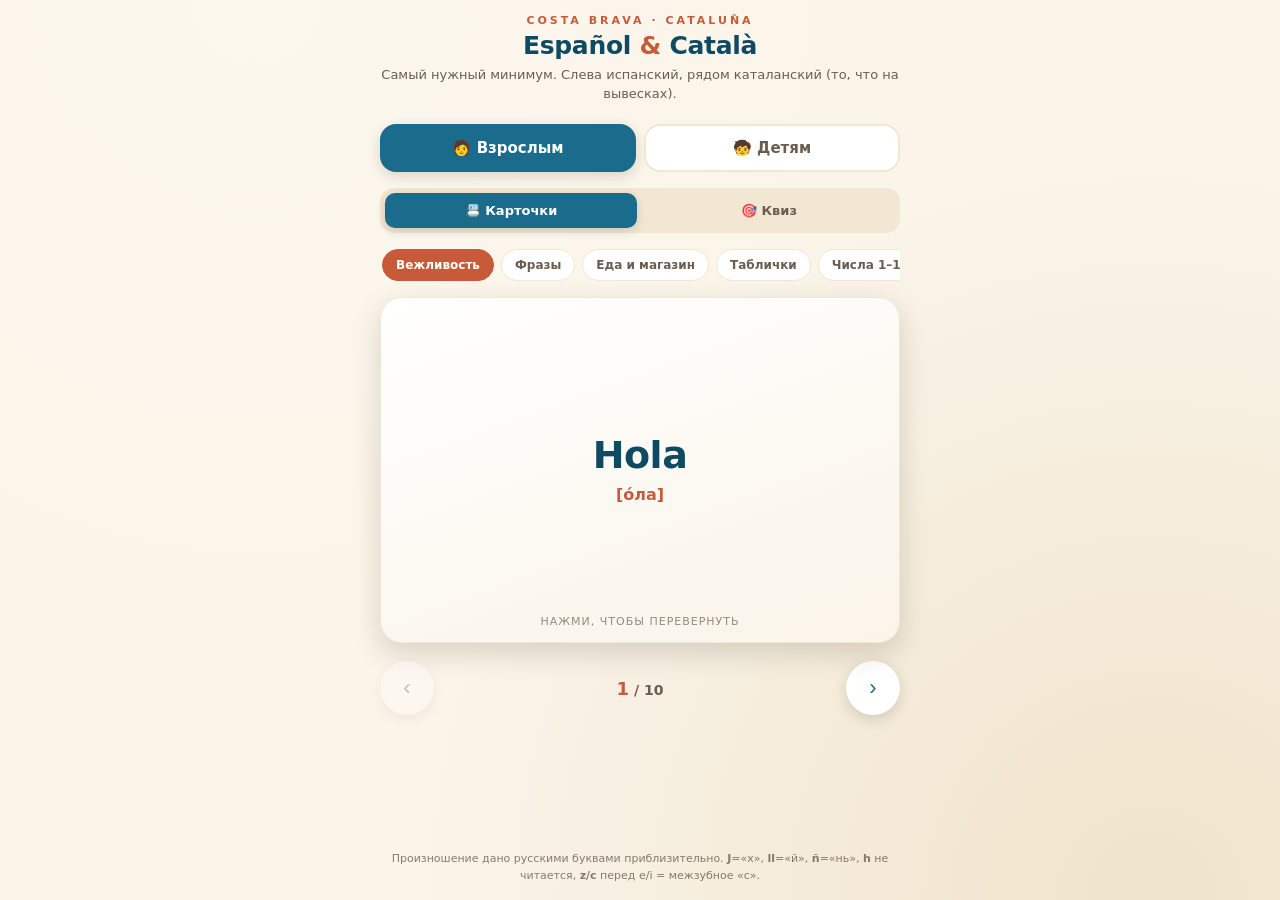
==== index.html @ c1447d7a "Шаг 1: вынос данных в words.json и разделение HTML/CSS/JS Один HTML-файл разложен на статическую стр" ====
<!DOCTYPE html>
<html lang="ru">
<head>
<meta charset="UTF-8">
<meta name="viewport" content="width=device-width, initial-scale=1.0, viewport-fit=cover">
<title>Испанский для Коста-Бравы</title>
<link rel="stylesheet" href="css/styles.css">
</head>
<body>
<header>
  <div class="eyebrow">Costa Brava · Cataluña</div>
  <h1>Español <span>&amp;</span> Català</h1>
  <div class="sub" id="sub">Самый нужный минимум. Слева испанский, рядом каталанский (то, что на вывесках).</div>
</header>

<div class="audience">
  <button class="aud active" data-aud="adult">🧑 Взрослым</button>
  <button class="aud" data-aud="kids">🧒 Детям</button>
</div>

<div class="tabs">
  <button class="tab active" data-mode="cards">📇 Карточки</button>
  <button class="tab" data-mode="quiz">🎯 Квиз</button>
</div>

<div class="cat-bar" id="catBar"></div>

<main>
  <section id="cardsView">
    <div class="card-stage">
      <div class="card" id="card">
        <div class="face front">
          <div class="emoji" id="emoji"></div>
          <div class="es-word" id="esWord"></div>
          <div class="phon" id="phon"></div>
          <div class="hint-flip">нажми, чтобы перевернуть</div>
        </div>
        <div class="face back">
          <div class="ru-word" id="ruWord"></div>
          <div class="cat-line" id="catLine"></div>
          <button class="speak" id="speakBtn">🔊 Произнести</button>
        </div>
      </div>
    </div>
    <div class="nav">
      <button class="arrow" id="prev">‹</button>
      <div class="counter"><b id="cur">1</b> / <span id="total">1</span></div>
      <button class="arrow" id="next">›</button>
    </div>
  </section>

  <section class="quiz" id="quizView">
    <div id="quizBody"></div>
  </section>
</main>

<footer>
  <span class="adult-note">Произношение дано русскими буквами приблизительно. <b>J</b>=«х», <b>ll</b>=«й», <b>ñ</b>=«нь», <b>h</b> не читается, <b>z/c</b> перед e/i = межзубное «с».</span>
  <span class="kids-only" style="display:none">Нажимай на карточку 🔊 и повторяй вслух! Català — это язык, на котором тут говорят.</span>
</footer>

<script type="module" src="js/main.js"></script>
</body>
</html>
---- css/styles.css ----
:root{
  --sea:#1b6b8c;
  --sea-deep:#0f4a63;
  --paper:#faf4e9;
  --paper-2:#f2e7d3;
  --terra:#c75b39;
  --olive:#7d8b54;
  --ink:#2a2320;
  --ink-soft:#6b5d50;
  --gold:#d99a2b;
  --shadow:rgba(40,30,20,.16);
}
/* детская тема — ярче и веселее */
body.kids{
  --sea:#2a9d8f;
  --sea-deep:#1d7a6f;
  --paper:#fff8ee;
  --paper-2:#ffe9c7;
  --terra:#ef6f53;
  --olive:#5fb14e;
  --gold:#ffb01f;
}
*{box-sizing:border-box;-webkit-tap-highlight-color:transparent;margin:0;padding:0}
html,body{height:100%}
body{
  font-family:"Segoe UI",system-ui,-apple-system,sans-serif;
  background:
    radial-gradient(circle at 20% 0%, #fdf8ee 0%, transparent 45%),
    radial-gradient(circle at 90% 100%, #f0e3cb 0%, transparent 50%),
    var(--paper);
  color:var(--ink);
  min-height:100dvh;
  padding:env(safe-area-inset-top) 16px calc(env(safe-area-inset-bottom) + 16px);
  display:flex;flex-direction:column;align-items:center;
  transition:background .4s;
}
body.kids{
  background:
    radial-gradient(circle at 15% 0%, #fff3d6 0%, transparent 45%),
    radial-gradient(circle at 85% 100%, #d6f5ef 0%, transparent 50%),
    var(--paper);
}
header{width:100%;max-width:520px;text-align:center;padding:14px 0 6px}
.eyebrow{font-size:11px;letter-spacing:3px;text-transform:uppercase;color:var(--terra);font-weight:700}
h1{font-size:25px;font-weight:800;letter-spacing:-.3px;margin-top:4px;color:var(--sea-deep)}
h1 span{color:var(--terra)}
.sub{font-size:13px;color:var(--ink-soft);margin-top:6px;line-height:1.45}

/* переключатель аудитории */
.audience{display:flex;gap:8px;width:100%;max-width:520px;margin:14px 0 2px}
.aud{flex:1;border:2px solid var(--paper-2);background:#fff;font:inherit;font-weight:800;font-size:15px;
  color:var(--ink-soft);padding:13px 8px;border-radius:16px;cursor:pointer;transition:.2s;display:flex;align-items:center;justify-content:center;gap:8px}
.aud.active{background:var(--sea);border-color:var(--sea);color:#fff;box-shadow:0 4px 14px var(--shadow)}

.tabs{display:flex;gap:6px;width:100%;max-width:520px;margin:14px 0 4px;background:var(--paper-2);padding:5px;border-radius:14px}
.tab{flex:1;border:0;background:transparent;font:inherit;font-weight:700;font-size:13px;color:var(--ink-soft);
  padding:10px 6px;border-radius:10px;cursor:pointer;transition:.2s}
.tab.active{background:var(--sea);color:#fff;box-shadow:0 3px 10px var(--shadow)}

.cat-bar{display:flex;gap:7px;overflow-x:auto;width:100%;max-width:520px;padding:12px 2px 6px;scrollbar-width:none}
.cat-bar::-webkit-scrollbar{display:none}
.chip{flex:0 0 auto;border:1.5px solid var(--paper-2);background:#fff;font:inherit;font-size:12px;font-weight:700;
  color:var(--ink-soft);padding:8px 13px;border-radius:999px;cursor:pointer;transition:.18s;white-space:nowrap}
.chip.active{background:var(--terra);border-color:var(--terra);color:#fff}

main{width:100%;max-width:520px;flex:1;display:flex;flex-direction:column}

.card-stage{perspective:1400px;margin-top:10px}
.card{position:relative;width:100%;aspect-ratio:1.5/1;cursor:pointer;transform-style:preserve-3d;transition:transform .55s cubic-bezier(.4,.15,.2,1)}
.card.flipped{transform:rotateY(180deg)}
.face{position:absolute;inset:0;backface-visibility:hidden;border-radius:22px;display:flex;flex-direction:column;align-items:center;justify-content:center;padding:22px;text-align:center;box-shadow:0 10px 28px var(--shadow)}
.face.front{background:linear-gradient(160deg,#fff 0%,var(--paper) 100%);border:1px solid var(--paper-2)}
.face.back{background:linear-gradient(160deg,var(--sea) 0%,var(--sea-deep) 100%);color:#fff;transform:rotateY(180deg)}
.emoji{font-size:54px;line-height:1;margin-bottom:8px}
body:not(.kids) .emoji{display:none}
.es-word{font-size:38px;font-weight:800;letter-spacing:-.5px;color:var(--sea-deep);line-height:1.05}
body.kids .es-word{font-size:44px}
.phon{font-size:16px;color:var(--terra);margin-top:10px;font-weight:600}
.hint-flip{position:absolute;bottom:14px;font-size:11px;letter-spacing:1px;text-transform:uppercase;color:var(--ink-soft);opacity:.7}
.ru-word{font-size:34px;font-weight:800;line-height:1.1}
.cat-line{margin-top:16px;font-size:14px;opacity:.92;line-height:1.5}
.cat-line b{color:var(--gold)}
.speak{margin-top:18px;background:rgba(255,255,255,.16);border:1px solid rgba(255,255,255,.35);color:#fff;font:inherit;font-weight:700;font-size:13px;padding:9px 16px;border-radius:999px;cursor:pointer;display:flex;align-items:center;gap:7px}
.speak:active{transform:scale(.96)}

.nav{display:flex;align-items:center;justify-content:space-between;margin-top:18px;gap:12px}
.arrow{width:54px;height:54px;border-radius:50%;border:0;background:#fff;box-shadow:0 4px 14px var(--shadow);font-size:22px;color:var(--sea);cursor:pointer;display:flex;align-items:center;justify-content:center;transition:.15s}
.arrow:active{transform:scale(.92)}
.arrow:disabled{opacity:.35}
.counter{font-size:14px;font-weight:700;color:var(--ink-soft);font-variant-numeric:tabular-nums}
.counter b{color:var(--terra);font-size:18px}

.quiz{margin-top:14px;display:none}
.quiz.show{display:block}
.q-card{background:#fff;border-radius:22px;padding:26px 20px;box-shadow:0 10px 28px var(--shadow);border:1px solid var(--paper-2)}
.q-label{font-size:12px;letter-spacing:2px;text-transform:uppercase;color:var(--terra);font-weight:700;text-align:center}
.q-emoji{font-size:50px;text-align:center;margin:6px 0}
body:not(.kids) .q-emoji{display:none}
.q-word{font-size:34px;font-weight:800;text-align:center;color:var(--sea-deep);margin:6px 0 4px;line-height:1.1}
.q-phon{text-align:center;color:var(--ink-soft);font-size:14px;margin-bottom:22px}
.opt{display:block;width:100%;text-align:left;font:inherit;font-size:16px;font-weight:600;color:var(--ink);background:var(--paper);border:2px solid var(--paper-2);border-radius:14px;padding:15px 18px;margin-bottom:11px;cursor:pointer;transition:.15s}
.opt:active{transform:scale(.98)}
.opt.correct{background:#e7f1df;border-color:var(--olive);color:#3e5320}
.opt.wrong{background:#f7e2da;border-color:var(--terra);color:#963a1f}
.opt:disabled{cursor:default}
.q-next{width:100%;margin-top:6px;background:var(--terra);color:#fff;border:0;font:inherit;font-weight:700;font-size:16px;padding:15px;border-radius:14px;cursor:pointer;opacity:0;pointer-events:none;transition:.2s}
.q-next.show{opacity:1;pointer-events:auto}
.score-bar{display:flex;justify-content:space-between;align-items:center;margin-top:16px;font-size:13px;font-weight:700;color:var(--ink-soft)}
.progress{height:7px;background:var(--paper-2);border-radius:99px;overflow:hidden;margin-top:10px}
.progress i{display:block;height:100%;background:linear-gradient(90deg,var(--olive),var(--gold));width:0;transition:.4s}
.result{text-align:center;padding:30px 16px}
.result .big{font-size:46px;font-weight:800;color:var(--sea-deep)}
.result .msg{font-size:15px;color:var(--ink-soft);margin:10px 0 22px;line-height:1.5}
.restart{background:var(--sea);color:#fff;border:0;font:inherit;font-weight:700;font-size:15px;padding:14px 26px;border-radius:14px;cursor:pointer}

footer{max-width:520px;font-size:11px;color:var(--ink-soft);text-align:center;margin-top:22px;line-height:1.5;opacity:.8}
body.kids footer .adult-note{display:none}
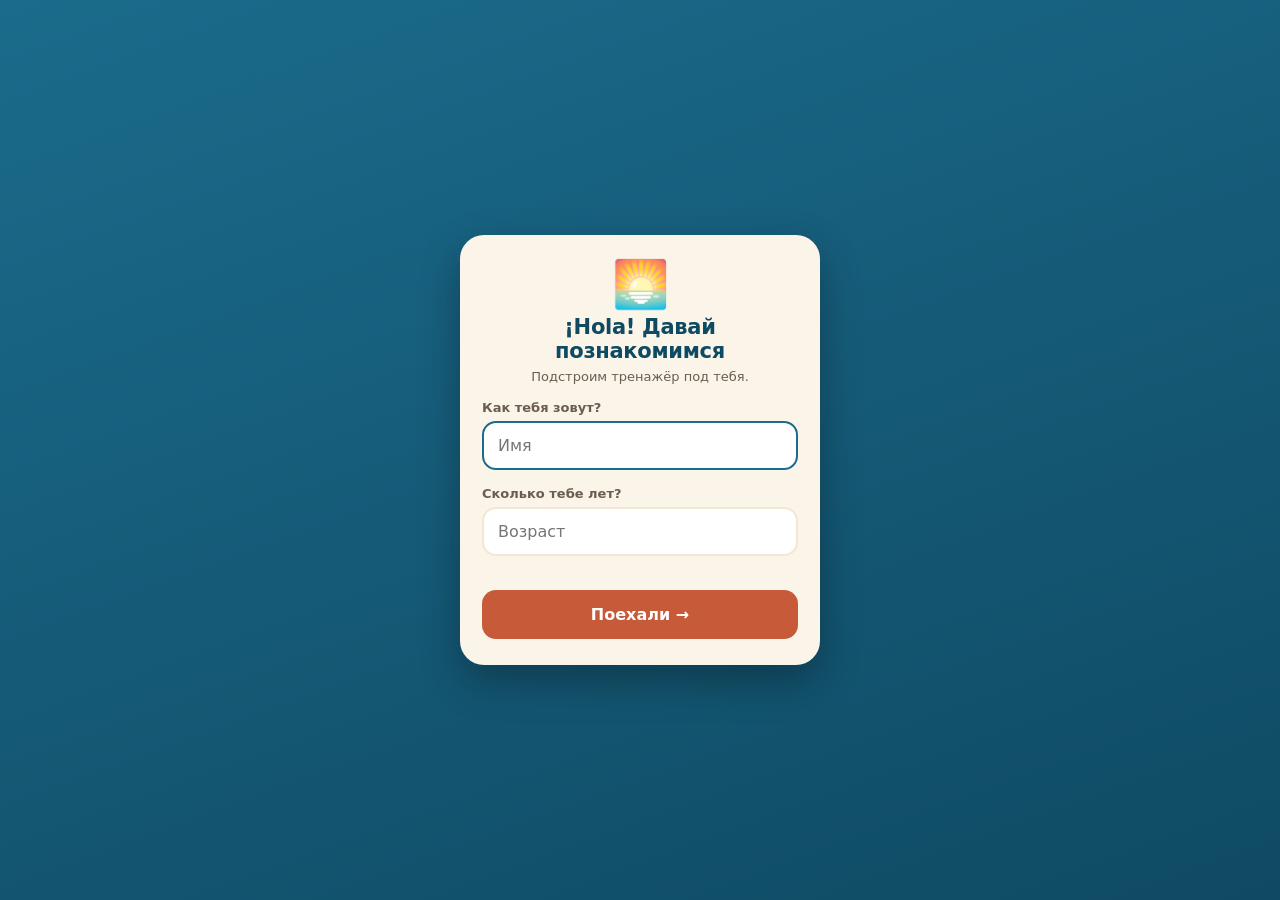
==== commit b07b39df: "Онбординг (имя+возраст) и лидерборд результатов квиза - profile.js: экран онбординга при первом запу" ====
--- a/index.html
+++ b/index.html
@@ -11,6 +11,7 @@
   <div class="eyebrow">Costa Brava · Cataluña</div>
   <h1>Español <span>&amp;</span> Català</h1>
   <div class="sub" id="sub">Самый нужный минимум. Слева испанский, рядом каталанский (то, что на вывесках).</div>
+  <div class="greet" id="greet" style="display:none"></div>
 </header>
 
 <div class="audience">
@@ -21,6 +22,7 @@
 <div class="tabs">
   <button class="tab active" data-mode="cards">📇 Карточки</button>
   <button class="tab" data-mode="quiz">🎯 Квиз</button>
+  <button class="tab" data-mode="board">🏆 Рекорды</button>
 </div>
 
 <div class="cat-bar" id="catBar"></div>
@@ -52,6 +54,10 @@
   <section class="quiz" id="quizView">
     <div id="quizBody"></div>
   </section>
+
+  <section class="board" id="boardView">
+    <div id="boardBody"></div>
+  </section>
 </main>
 
 <footer>
@@ -59,6 +65,24 @@
   <span class="kids-only" style="display:none">Нажимай на карточку 🔊 и повторяй вслух! Català — это язык, на котором тут говорят.</span>
 </footer>
 
+<div class="onboarding" id="onboarding">
+  <div class="ob-card">
+    <div class="ob-emoji">🌅</div>
+    <h2 class="ob-title">¡Hola! Давай познакомимся</h2>
+    <p class="ob-sub">Подстроим тренажёр под тебя.</p>
+    <label class="ob-field">
+      <span>Как тебя зовут?</span>
+      <input id="obName" type="text" autocomplete="given-name" placeholder="Имя" maxlength="20">
+    </label>
+    <label class="ob-field">
+      <span>Сколько тебе лет?</span>
+      <input id="obAge" type="number" inputmode="numeric" min="1" max="120" placeholder="Возраст">
+    </label>
+    <div class="ob-err" id="obErr"></div>
+    <button class="ob-go" id="obGo">Поехали →</button>
+  </div>
+</div>
+
 <script type="module" src="js/main.js"></script>
 </body>
 </html>
--- a/css/styles.css
+++ b/css/styles.css
@@ -45,6 +45,9 @@
 h1{font-size:25px;font-weight:800;letter-spacing:-.3px;margin-top:4px;color:var(--sea-deep)}
 h1 span{color:var(--terra)}
 .sub{font-size:13px;color:var(--ink-soft);margin-top:6px;line-height:1.45}
+.greet{font-size:13px;color:var(--sea-deep);margin-top:8px;font-weight:700}
+.greet b{color:var(--terra)}
+.greet-edit{background:none;border:0;color:var(--ink-soft);font:inherit;font-size:12px;font-weight:700;text-decoration:underline;cursor:pointer;padding:0 0 0 6px}
 
 /* переключатель аудитории */
 .audience{display:flex;gap:8px;width:100%;max-width:520px;margin:14px 0 2px}
@@ -113,5 +116,32 @@
 .result .msg{font-size:15px;color:var(--ink-soft);margin:10px 0 22px;line-height:1.5}
 .restart{background:var(--sea);color:#fff;border:0;font:inherit;font-weight:700;font-size:15px;padding:14px 26px;border-radius:14px;cursor:pointer}
 
+/* лидерборд */
+.board{margin-top:14px;display:none}
+.board.show{display:block}
+.board-empty{text-align:center;color:var(--ink-soft);font-size:14px;padding:34px 16px;line-height:1.5}
+.board-list{display:flex;flex-direction:column;gap:8px}
+.board-row{display:flex;align-items:center;gap:10px;background:#fff;border:1px solid var(--paper-2);border-radius:14px;padding:12px 14px;box-shadow:0 6px 18px var(--shadow)}
+.board-rank{font-size:18px;font-weight:800;min-width:26px;text-align:center;color:var(--terra)}
+.board-name{font-weight:800;color:var(--sea-deep);flex:1;min-width:0;white-space:nowrap;overflow:hidden;text-overflow:ellipsis}
+.board-meta{font-size:11px;color:var(--ink-soft);white-space:nowrap;overflow:hidden;text-overflow:ellipsis;max-width:84px}
+.board-score{font-weight:800;color:var(--olive);font-variant-numeric:tabular-nums}
+
+/* онбординг */
+.onboarding{position:fixed;inset:0;z-index:50;display:none;align-items:center;justify-content:center;padding:20px;
+  background:linear-gradient(160deg,var(--sea) 0%,var(--sea-deep) 100%)}
+.onboarding.show{display:flex}
+.ob-card{width:100%;max-width:360px;background:var(--paper);border-radius:24px;padding:26px 22px;box-shadow:0 16px 40px rgba(0,0,0,.3);text-align:center}
+.ob-emoji{font-size:46px;line-height:1}
+.ob-title{font-size:21px;font-weight:800;color:var(--sea-deep);margin-top:8px;letter-spacing:-.3px}
+.ob-sub{font-size:13px;color:var(--ink-soft);margin-top:6px}
+.ob-field{display:block;text-align:left;margin-top:16px}
+.ob-field span{display:block;font-size:13px;font-weight:700;color:var(--ink-soft);margin-bottom:6px}
+.ob-field input{width:100%;font:inherit;font-size:16px;padding:13px 14px;border:2px solid var(--paper-2);border-radius:14px;background:#fff;color:var(--ink)}
+.ob-field input:focus{outline:none;border-color:var(--sea)}
+.ob-err{color:var(--terra);font-size:13px;font-weight:700;min-height:18px;margin-top:10px}
+.ob-go{width:100%;margin-top:6px;background:var(--terra);color:#fff;border:0;font:inherit;font-weight:800;font-size:16px;padding:15px;border-radius:14px;cursor:pointer}
+.ob-go:active{transform:scale(.98)}
+
 footer{max-width:520px;font-size:11px;color:var(--ink-soft);text-align:center;margin-top:22px;line-height:1.5;opacity:.8}
 body.kids footer .adult-note{display:none}
